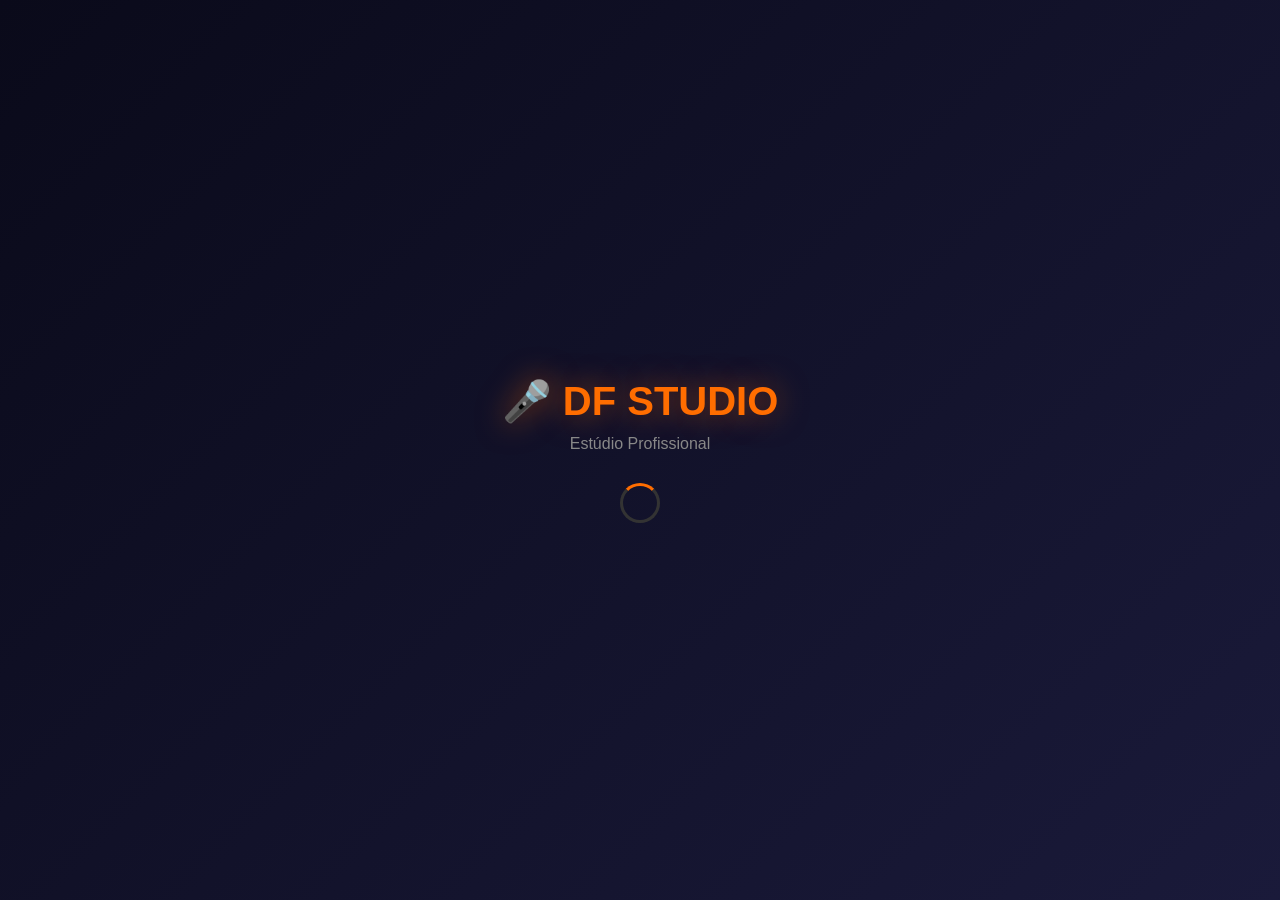
==== dfstudio-web/index.html @ 2ee1a808 "Add files via upload" ====
<!DOCTYPE html>
<html lang="pt-BR">
<head>
    <meta charset="UTF-8">
    <meta name="viewport" content="width=device-width, initial-scale=1.0, user-scalable=no, viewport-fit=cover">
    <meta name="apple-mobile-web-app-capable" content="yes">
    <meta name="apple-mobile-web-app-status-bar-style" content="black-translucent">
    <meta name="theme-color" content="#0A0A1A">
    <meta name="description" content="DF Studio - Estúdio de áudio profissional em tempo real">
    <title>DF Studio Pro</title>
    <link rel="manifest" href="manifest.json">
    <link rel="apple-touch-icon" href="icons/icon-192.png">
    <link rel="apple-touch-icon" sizes="512x512" href="icons/icon-512.png">
    <link rel="stylesheet" href="css/style.css">
</head>
<body>
    <div id="splash" class="splash">
        <div class="splash-logo">🎤 DF STUDIO</div>
        <div class="splash-sub">Estúdio Profissional</div>
        <div class="splash-loader"></div>
    </div>

    <div id="app" class="app" style="display:none">
        <header class="top-bar">
            <div class="device-selector">
                <select id="inputDevice" class="device-select"><option value="">🎤 Microfone</option></select>
                <select id="outputDevice" class="device-select"><option value="">🔊 Saída</option></select>
            </div>
            <div class="stats-bar"><span id="latency">0ms</span><span id="cpuLoad">0%</span></div>
            <button id="tunerBtn" class="btn-icon" onclick="openTuner()">🎸</button>
        </header>

        <div class="player-bar">
            <div class="track-info"><span id="trackName" class="track-name">Nenhuma música</span><span id="markerCount" class="marker-count">0</span></div>
            <div class="progress-bar"><input type="range" id="seekBar" min="0" max="1000" value="0" class="seek-slider"><div id="markerDots" class="marker-dots"></div></div>
            <div class="time-display"><span id="currentTime">00:00</span><span id="durationTime">00:00</span></div>
            <div class="player-controls">
                <button onclick="prevTrack()" class="btn-icon">⏮</button>
                <button onclick="prevMarker()" class="btn-icon marker-nav">⏪</button>
                <button id="playBtn" onclick="togglePlay()" class="btn-play">▶️</button>
                <button onclick="nextMarker()" class="btn-icon marker-nav">⏩</button>
                <button onclick="nextTrack()" class="btn-icon">⏭</button>
                <button onclick="addMarker()" class="btn-icon">📍</button>
                <button id="uploadBtn" class="btn-icon" onclick="document.getElementById('fileInput').click()">📁</button>
                <input type="file" id="fileInput" accept="audio/*" style="display:none" onchange="handleFileUpload(event)">
                <button onclick="stopTrack()" class="btn-icon">⏹</button>
            </div>
        </div>

        <div class="mixer">
            <div class="channel voice-channel">
                <div class="channel-header">🎤 VOZ</div>
                <div class="knob-container"><input type="range" id="micGain" class="knob" min="0" max="100" value="65" orient="vertical"><label>Ganho</label></div>
                <div class="fx-buttons"><button id="fxBtn" class="btn-fx active" onclick="toggleFx()">FX</button><button id="atBtn" class="btn-fx" onclick="toggleAutotune()">AT</button></div>
                <div class="pan-buttons"><button class="btn-pan" onclick="setPan('voice',-1)">L</button><button class="btn-pan active" onclick="setPan('voice',0)">C</button><button class="btn-pan" onclick="setPan('voice',1)">R</button></div>
                <div class="mute-solo"><button class="btn-solo" onclick="toggleSolo('voice')">S</button><button class="btn-mute" onclick="toggleMute('voice')">M</button></div>
                <div class="vu-meter" id="voiceVu"></div>
                <div class="fader-container"><input type="range" id="voiceFader" class="fader" min="0" max="100" value="50" orient="vertical"><label>Fader</label></div>
            </div>
            <div class="channel play-channel">
                <div class="channel-header">🎵 PLAY</div>
                <div class="knob-container"><input type="range" id="playGain" class="knob" min="0" max="100" value="40" orient="vertical"><label>Ganho</label></div>
                <div class="mono-btn"><button id="playMonoBtn" class="btn-mono" onclick="togglePlayMono()">MONO</button></div>
                <div class="pan-buttons"><button class="btn-pan" onclick="setPan('play',-1)">L</button><button class="btn-pan active" onclick="setPan('play',0)">C</button><button class="btn-pan" onclick="setPan('play',1)">R</button></div>
                <div class="mute-solo"><button class="btn-solo" onclick="toggleSolo('play')">S</button><button class="btn-mute" onclick="toggleMute('play')">M</button></div>
                <div class="vu-meter" id="playVu"></div>
                <div class="fader-container"><input type="range" id="playFader" class="fader" min="0" max="100" value="50" orient="vertical"><label>Fader</label></div>
            </div>
            <div class="channel master-channel">
                <div class="channel-header">🔊 MASTER</div>
                <div class="monitor-switch"><button id="monitorBtn" class="btn-monitor" onclick="toggleMonitor()">MON SW</button></div>
                <div class="pan-buttons"><button class="btn-pan" onclick="setPan('master',-1)">L</button><button class="btn-pan active" onclick="setPan('master',0)">C</button><button class="btn-pan" onclick="setPan('master',1)">R</button></div>
                <div class="mute-solo"><button class="btn-mute" onclick="toggleMute('master')">M</button></div>
                <div class="vu-meter" id="masterVuL"></div><div class="vu-meter" id="masterVuR"></div>
                <div class="fader-container"><input type="range" id="masterFader" class="fader" min="0" max="100" value="50" orient="vertical"><label>Fader</label></div>
            </div>
        </div>

        <nav class="bottom-nav">
            <button class="nav-btn active" onclick="switchTab('mixer')">🎛️ Mixer</button>
            <button class="nav-btn" onclick="switchTab('effects')">🎚️ Efeitos</button>
            <button class="nav-btn" onclick="switchTab('autotune')">🎤 Robot</button>
            <button class="nav-btn" onclick="switchTab('library')">📚 Lib</button>
            <button class="nav-btn" onclick="switchTab('settings')">⚙️ Config</button>
        </nav>
    </div>

    <div id="markerDialog" class="dialog" style="display:none">
        <div class="dialog-content">
            <h3>Novo Marcador</h3>
            <input type="text" id="markerName" placeholder="Nome do marcador">
            <label><input type="checkbox" id="useCurrentTime" checked onchange="toggleManualTime()"> Usar tempo atual</label>
            <div id="manualTime" style="display:none">
                <input type="number" id="markerMin" placeholder="MIN" min="0" max="99" style="width:55px">:
                <input type="number" id="markerSec" placeholder="SEG" min="0" max="59" style="width:55px">.
                <input type="number" id="markerMs" placeholder="MS" min="0" max="999" style="width:65px">
            </div>
            <button onclick="saveMarker()">SALVAR</button>
            <button onclick="closeMarkerDialog()">CANCELAR</button>
        </div>
    </div>

    <script src="js/audio-engine.js"></script>
    <script src="js/effects.js"></script>
    <script src="js/markers.js"></script>
    <script src="js/ui.js"></script>
    <script src="js/app.js"></script>
</body>
</html>
---- dfstudio-web/css/style.css ----
* { margin: 0; padding: 0; box-sizing: border-box; }
body { font-family: -apple-system, BlinkMacSystemFont, 'Segoe UI', Roboto, sans-serif; background: #0A0A1A; color: #EEE; overflow: hidden; height: 100vh; user-select: none; -webkit-user-select: none; }

.splash { display: flex; flex-direction: column; align-items: center; justify-content: center; height: 100vh; background: linear-gradient(135deg, #0A0A1A, #1A1A3A); }
.splash-logo { font-size: 2.5em; font-weight: 900; color: #FF6D00; text-shadow: 0 0 30px rgba(255,109,0,0.5); }
.splash-sub { font-size: 1em; color: #888; margin: 10px 0 30px; }
.splash-loader { width: 40px; height: 40px; border: 3px solid #333; border-top: 3px solid #FF6D00; border-radius: 50%; animation: spin 1s linear infinite; }
@keyframes spin { to { transform: rotate(360deg); } }

.app { display: flex; flex-direction: column; height: 100vh; }

.top-bar { display: flex; align-items: center; padding: 8px 12px; background: #111; gap: 8px; }
.device-selector { display: flex; gap: 4px; flex: 1; }
.device-select { background: #1A1A2E; color: #EEE; border: 1px solid #333; border-radius: 6px; padding: 4px 8px; font-size: 11px; flex: 1; }
.stats-bar { display: flex; gap: 10px; font-size: 10px; color: #888; font-family: monospace; }
.btn-icon { background: none; border: 1px solid #333; color: #EEE; border-radius: 50%; width: 32px; height: 32px; font-size: 14px; cursor: pointer; display: flex; align-items: center; justify-content: center; }

.player-bar { background: #111; padding: 8px 12px; border-bottom: 1px solid #222; }
.track-info { display: flex; justify-content: space-between; align-items: center; }
.track-name { font-weight: 700; font-size: 13px; }
.marker-count { background: rgba(255,109,0,0.2); color: #FF6D00; padding: 2px 8px; border-radius: 10px; font-size: 10px; font-weight: 700; }
.progress-bar { position: relative; margin: 4px 0; }
.seek-slider { width: 100%; height: 6px; -webkit-appearance: none; background: #222; border-radius: 3px; outline: none; }
.seek-slider::-webkit-slider-thumb { -webkit-appearance: none; width: 14px; height: 14px; background: #00BCD4; border-radius: 50%; cursor: pointer; }
.time-display { display: flex; justify-content: space-between; font-size: 10px; color: #888; font-family: monospace; }
.player-controls { display: flex; justify-content: space-around; align-items: center; margin-top: 6px; gap: 2px; }
.btn-play { background: rgba(0,188,212,0.2); border: 2px solid #00BCD4; color: #00BCD4; border-radius: 50%; width: 40px; height: 40px; font-size: 16px; cursor: pointer; }
.marker-nav { border-color: #FF6D00; color: #FF6D00; }

.mixer { display: flex; flex: 1; gap: 4px; padding: 4px; overflow: hidden; }
.channel { flex: 1; background: #111; border-radius: 10px; display: flex; flex-direction: column; align-items: center; padding: 6px; border: 2px solid #222; gap: 4px; }
.voice-channel { border-color: #FF6D00; }
.play-channel { border-color: #00BCD4; }
.master-channel { border-color: #FF6D00; }
.channel-header { font-size: 10px; font-weight: 900; letter-spacing: 1px; margin-bottom: 2px; }
.knob-container { display: flex; flex-direction: column; align-items: center; }
.knob { -webkit-appearance: slider-vertical; width: 30px; height: 50px; }
.fx-buttons, .pan-buttons, .mute-solo { display: flex; gap: 3px; width: 100%; }
.btn-fx, .btn-pan, .btn-solo, .btn-mute, .btn-mono, .btn-monitor { flex: 1; padding: 3px; border-radius: 4px; border: 1px solid #333; background: #1A1A2E; color: #888; font-size: 9px; font-weight: 700; cursor: pointer; text-align: center; }
.btn-fx.active, .btn-pan.active { background: rgba(255,109,0,0.2); color: #FF6D00; border-color: #FF6D00; }
.btn-solo.active { background: rgba(118,255,3,0.15); color: #76FF03; border-color: #76FF03; }
.btn-mute.active { background: rgba(255,23,68,0.2); color: #FF1744; border-color: #FF1744; }
.btn-mono.active { background: rgba(0,188,212,0.2); color: #00BCD4; border-color: #00BCD4; }
.vu-meter { width: 80%; height: 15px; background: #000; border-radius: 2px; overflow: hidden; position: relative; }
.vu-meter::after { content: ''; position: absolute; bottom: 0; left: 0; right: 0; height: 0%; background: linear-gradient(to top, #76FF03 60%, #FFD600 80%, #FF1744 100%); transition: height 0.05s; }
.fader-container { display: flex; flex-direction: column; align-items: center; flex: 1; }
.fader { -webkit-appearance: slider-vertical; width: 20px; flex: 1; min-height: 80px; }
label { font-size: 8px; color: #666; margin-top: 2px; }

.bottom-nav { display: flex; background: #111; border-top: 1px solid #222; }
.nav-btn { flex: 1; padding: 10px; background: none; border: none; color: #888; font-size: 9px; font-weight: 700; cursor: pointer; border-top: 2px solid transparent; }
.nav-btn.active { color: #FF6D00; border-top-color: #FF6D00; }

.dialog { position: fixed; top: 0; left: 0; right: 0; bottom: 0; background: rgba(0,0,0,0.8); display: flex; align-items: center; justify-content: center; z-index: 100; }
.dialog-content { background: #1A1A2E; padding: 20px; border-radius: 12px; width: 90%; max-width: 350px; display: flex; flex-direction: column; gap: 10px; }
.dialog-content h3 { color: #FF6D00; text-align: center; }
.dialog-content input { padding: 8px; border-radius: 6px; border: 1px solid #333; background: #0A0A1A; color: #EEE; }
.dialog-content button { padding: 10px; border-radius: 6px; border: none; background: #FF6D00; color: #FFF; font-weight: 700; cursor: pointer; }
.dialog-content button:last-child { background: #333; }
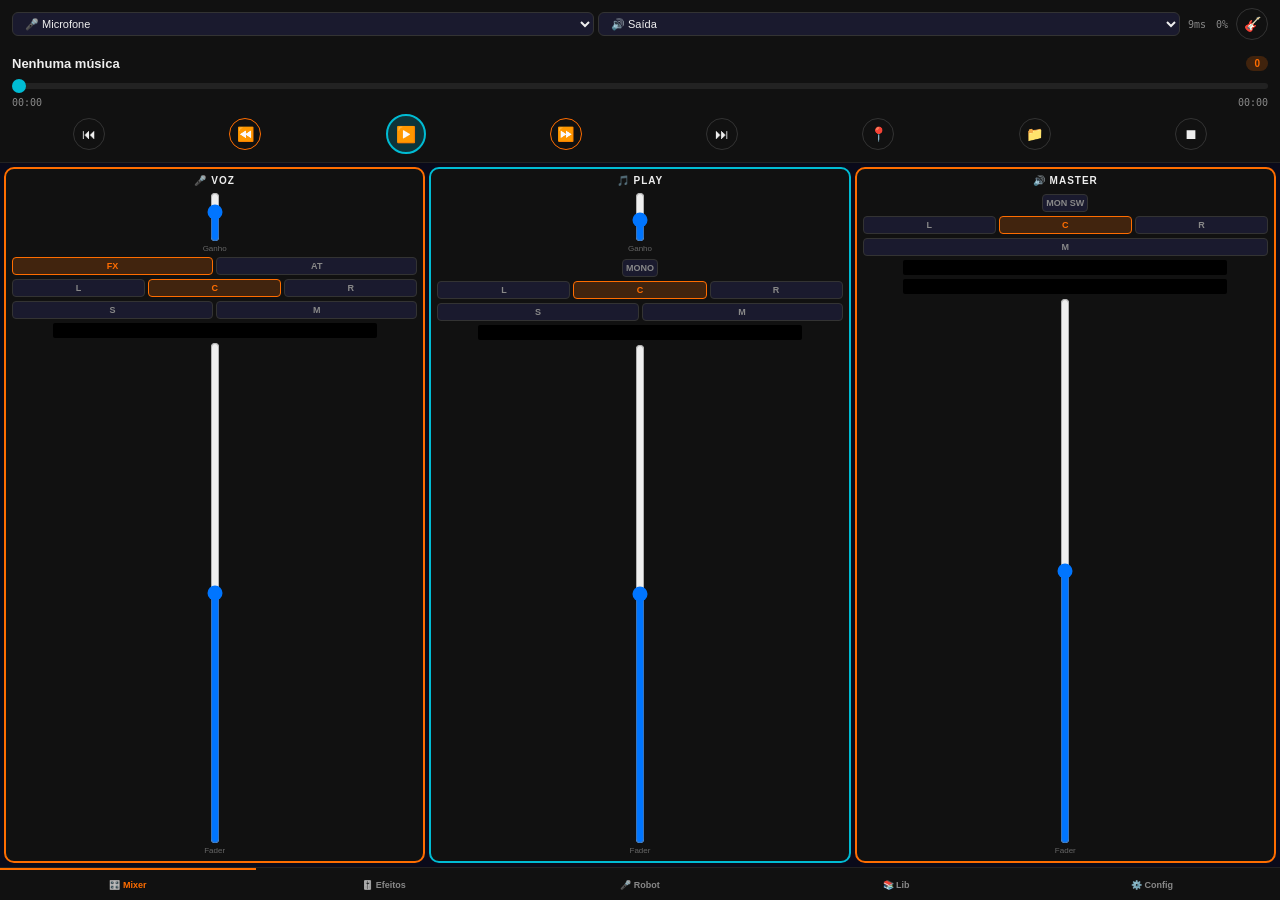
==== commit 2e38e8c7: "Add styles and update HTML structure for UI" ====
--- a/dfstudio-web/index.html
+++ b/dfstudio-web/index.html
@@ -12,70 +12,163 @@
     <link rel="apple-touch-icon" href="icons/icon-192.png">
     <link rel="apple-touch-icon" sizes="512x512" href="icons/icon-512.png">
     <link rel="stylesheet" href="css/style.css">
+    <style>
+        .start-btn {
+            padding: 15px 50px;
+            background: #FF6D00;
+            color: #FFF;
+            border: none;
+            border-radius: 30px;
+            font-size: 18px;
+            font-weight: 700;
+            cursor: pointer;
+            margin-top: 20px;
+            box-shadow: 0 0 20px rgba(255,109,0,0.4);
+            animation: pulse 2s infinite;
+        }
+        @keyframes pulse {
+            0%, 100% { transform: scale(1); }
+            50% { transform: scale(1.05); }
+        }
+        .error-msg {
+            color: #FF1744;
+            font-size: 12px;
+            margin-top: 10px;
+            text-align: center;
+        }
+    </style>
 </head>
 <body>
+    <!-- Splash Screen -->
     <div id="splash" class="splash">
         <div class="splash-logo">🎤 DF STUDIO</div>
         <div class="splash-sub">Estúdio Profissional</div>
-        <div class="splash-loader"></div>
+        <div class="splash-loader" id="splashLoader"></div>
+        <button id="startBtn" class="start-btn" style="display:none" onclick="startApp()">COMEÇAR</button>
+        <div id="errorMsg" class="error-msg"></div>
     </div>
 
+    <!-- App Principal -->
     <div id="app" class="app" style="display:none">
+        <!-- Top Bar -->
         <header class="top-bar">
             <div class="device-selector">
                 <select id="inputDevice" class="device-select"><option value="">🎤 Microfone</option></select>
                 <select id="outputDevice" class="device-select"><option value="">🔊 Saída</option></select>
             </div>
-            <div class="stats-bar"><span id="latency">0ms</span><span id="cpuLoad">0%</span></div>
+            <div class="stats-bar">
+                <span id="latency">0ms</span>
+                <span id="cpuLoad">0%</span>
+            </div>
             <button id="tunerBtn" class="btn-icon" onclick="openTuner()">🎸</button>
         </header>
 
+        <!-- Player Bar -->
         <div class="player-bar">
-            <div class="track-info"><span id="trackName" class="track-name">Nenhuma música</span><span id="markerCount" class="marker-count">0</span></div>
-            <div class="progress-bar"><input type="range" id="seekBar" min="0" max="1000" value="0" class="seek-slider"><div id="markerDots" class="marker-dots"></div></div>
-            <div class="time-display"><span id="currentTime">00:00</span><span id="durationTime">00:00</span></div>
+            <div class="track-info">
+                <span id="trackName" class="track-name">Nenhuma música</span>
+                <span id="markerCount" class="marker-count">0</span>
+            </div>
+            <div class="progress-bar">
+                <input type="range" id="seekBar" min="0" max="1000" value="0" class="seek-slider">
+                <div id="markerDots" class="marker-dots"></div>
+            </div>
+            <div class="time-display">
+                <span id="currentTime">00:00</span>
+                <span id="durationTime">00:00</span>
+            </div>
             <div class="player-controls">
                 <button onclick="prevTrack()" class="btn-icon">⏮</button>
                 <button onclick="prevMarker()" class="btn-icon marker-nav">⏪</button>
                 <button id="playBtn" onclick="togglePlay()" class="btn-play">▶️</button>
                 <button onclick="nextMarker()" class="btn-icon marker-nav">⏩</button>
                 <button onclick="nextTrack()" class="btn-icon">⏭</button>
-                <button onclick="addMarker()" class="btn-icon">📍</button>
+                <button onclick="showMarkerDialog()" class="btn-icon">📍</button>
                 <button id="uploadBtn" class="btn-icon" onclick="document.getElementById('fileInput').click()">📁</button>
                 <input type="file" id="fileInput" accept="audio/*" style="display:none" onchange="handleFileUpload(event)">
                 <button onclick="stopTrack()" class="btn-icon">⏹</button>
             </div>
         </div>
 
+        <!-- Mixer -->
         <div class="mixer">
+            <!-- Canal VOZ -->
             <div class="channel voice-channel">
                 <div class="channel-header">🎤 VOZ</div>
-                <div class="knob-container"><input type="range" id="micGain" class="knob" min="0" max="100" value="65" orient="vertical"><label>Ganho</label></div>
-                <div class="fx-buttons"><button id="fxBtn" class="btn-fx active" onclick="toggleFx()">FX</button><button id="atBtn" class="btn-fx" onclick="toggleAutotune()">AT</button></div>
-                <div class="pan-buttons"><button class="btn-pan" onclick="setPan('voice',-1)">L</button><button class="btn-pan active" onclick="setPan('voice',0)">C</button><button class="btn-pan" onclick="setPan('voice',1)">R</button></div>
-                <div class="mute-solo"><button class="btn-solo" onclick="toggleSolo('voice')">S</button><button class="btn-mute" onclick="toggleMute('voice')">M</button></div>
+                <div class="knob-container">
+                    <input type="range" id="micGain" class="knob" min="0" max="100" value="65" orient="vertical">
+                    <label>Ganho</label>
+                </div>
+                <div class="fx-buttons">
+                    <button id="fxBtn" class="btn-fx active" onclick="toggleFx()">FX</button>
+                    <button id="atBtn" class="btn-fx" onclick="toggleAutotune()">AT</button>
+                </div>
+                <div class="pan-buttons">
+                    <button class="btn-pan" onclick="setPan('voice',-1)">L</button>
+                    <button class="btn-pan active" onclick="setPan('voice',0)">C</button>
+                    <button class="btn-pan" onclick="setPan('voice',1)">R</button>
+                </div>
+                <div class="mute-solo">
+                    <button class="btn-solo" onclick="toggleSolo('voice')">S</button>
+                    <button class="btn-mute" onclick="toggleMute('voice')">M</button>
+                </div>
                 <div class="vu-meter" id="voiceVu"></div>
-                <div class="fader-container"><input type="range" id="voiceFader" class="fader" min="0" max="100" value="50" orient="vertical"><label>Fader</label></div>
-            </div>
+                <div class="fader-container">
+                    <input type="range" id="voiceFader" class="fader" min="0" max="100" value="50" orient="vertical">
+                    <label>Fader</label>
+                </div>
+            </div>
+
+            <!-- Canal PLAY -->
             <div class="channel play-channel">
                 <div class="channel-header">🎵 PLAY</div>
-                <div class="knob-container"><input type="range" id="playGain" class="knob" min="0" max="100" value="40" orient="vertical"><label>Ganho</label></div>
-                <div class="mono-btn"><button id="playMonoBtn" class="btn-mono" onclick="togglePlayMono()">MONO</button></div>
-                <div class="pan-buttons"><button class="btn-pan" onclick="setPan('play',-1)">L</button><button class="btn-pan active" onclick="setPan('play',0)">C</button><button class="btn-pan" onclick="setPan('play',1)">R</button></div>
-                <div class="mute-solo"><button class="btn-solo" onclick="toggleSolo('play')">S</button><button class="btn-mute" onclick="toggleMute('play')">M</button></div>
+                <div class="knob-container">
+                    <input type="range" id="playGain" class="knob" min="0" max="100" value="40" orient="vertical">
+                    <label>Ganho</label>
+                </div>
+                <div class="mono-btn">
+                    <button id="playMonoBtn" class="btn-mono" onclick="togglePlayMono()">MONO</button>
+                </div>
+                <div class="pan-buttons">
+                    <button class="btn-pan" onclick="setPan('play',-1)">L</button>
+                    <button class="btn-pan active" onclick="setPan('play',0)">C</button>
+                    <button class="btn-pan" onclick="setPan('play',1)">R</button>
+                </div>
+                <div class="mute-solo">
+                    <button class="btn-solo" onclick="toggleSolo('play')">S</button>
+                    <button class="btn-mute" onclick="toggleMute('play')">M</button>
+                </div>
                 <div class="vu-meter" id="playVu"></div>
-                <div class="fader-container"><input type="range" id="playFader" class="fader" min="0" max="100" value="50" orient="vertical"><label>Fader</label></div>
-            </div>
+                <div class="fader-container">
+                    <input type="range" id="playFader" class="fader" min="0" max="100" value="50" orient="vertical">
+                    <label>Fader</label>
+                </div>
+            </div>
+
+            <!-- Canal MASTER -->
             <div class="channel master-channel">
                 <div class="channel-header">🔊 MASTER</div>
-                <div class="monitor-switch"><button id="monitorBtn" class="btn-monitor" onclick="toggleMonitor()">MON SW</button></div>
-                <div class="pan-buttons"><button class="btn-pan" onclick="setPan('master',-1)">L</button><button class="btn-pan active" onclick="setPan('master',0)">C</button><button class="btn-pan" onclick="setPan('master',1)">R</button></div>
-                <div class="mute-solo"><button class="btn-mute" onclick="toggleMute('master')">M</button></div>
-                <div class="vu-meter" id="masterVuL"></div><div class="vu-meter" id="masterVuR"></div>
-                <div class="fader-container"><input type="range" id="masterFader" class="fader" min="0" max="100" value="50" orient="vertical"><label>Fader</label></div>
+                <div class="monitor-switch">
+                    <button id="monitorBtn" class="btn-monitor" onclick="toggleMonitor()">MON SW</button>
+                </div>
+                <div class="pan-buttons">
+                    <button class="btn-pan" onclick="setPan('master',-1)">L</button>
+                    <button class="btn-pan active" onclick="setPan('master',0)">C</button>
+                    <button class="btn-pan" onclick="setPan('master',1)">R</button>
+                </div>
+                <div class="mute-solo">
+                    <button class="btn-mute" onclick="toggleMute('master')">M</button>
+                </div>
+                <div class="vu-meter" id="masterVuL"></div>
+                <div class="vu-meter" id="masterVuR"></div>
+                <div class="fader-container">
+                    <input type="range" id="masterFader" class="fader" min="0" max="100" value="50" orient="vertical">
+                    <label>Fader</label>
+                </div>
             </div>
         </div>
 
+        <!-- Bottom Navigation -->
         <nav class="bottom-nav">
             <button class="nav-btn active" onclick="switchTab('mixer')">🎛️ Mixer</button>
             <button class="nav-btn" onclick="switchTab('effects')">🎚️ Efeitos</button>
@@ -85,6 +178,7 @@
         </nav>
     </div>
 
+    <!-- Diálogo de Marcador -->
     <div id="markerDialog" class="dialog" style="display:none">
         <div class="dialog-content">
             <h3>Novo Marcador</h3>
@@ -100,10 +194,11 @@
         </div>
     </div>
 
+    <!-- Scripts -->
     <script src="js/audio-engine.js"></script>
     <script src="js/effects.js"></script>
     <script src="js/markers.js"></script>
     <script src="js/ui.js"></script>
     <script src="js/app.js"></script>
 </body>
-</html>+</html>
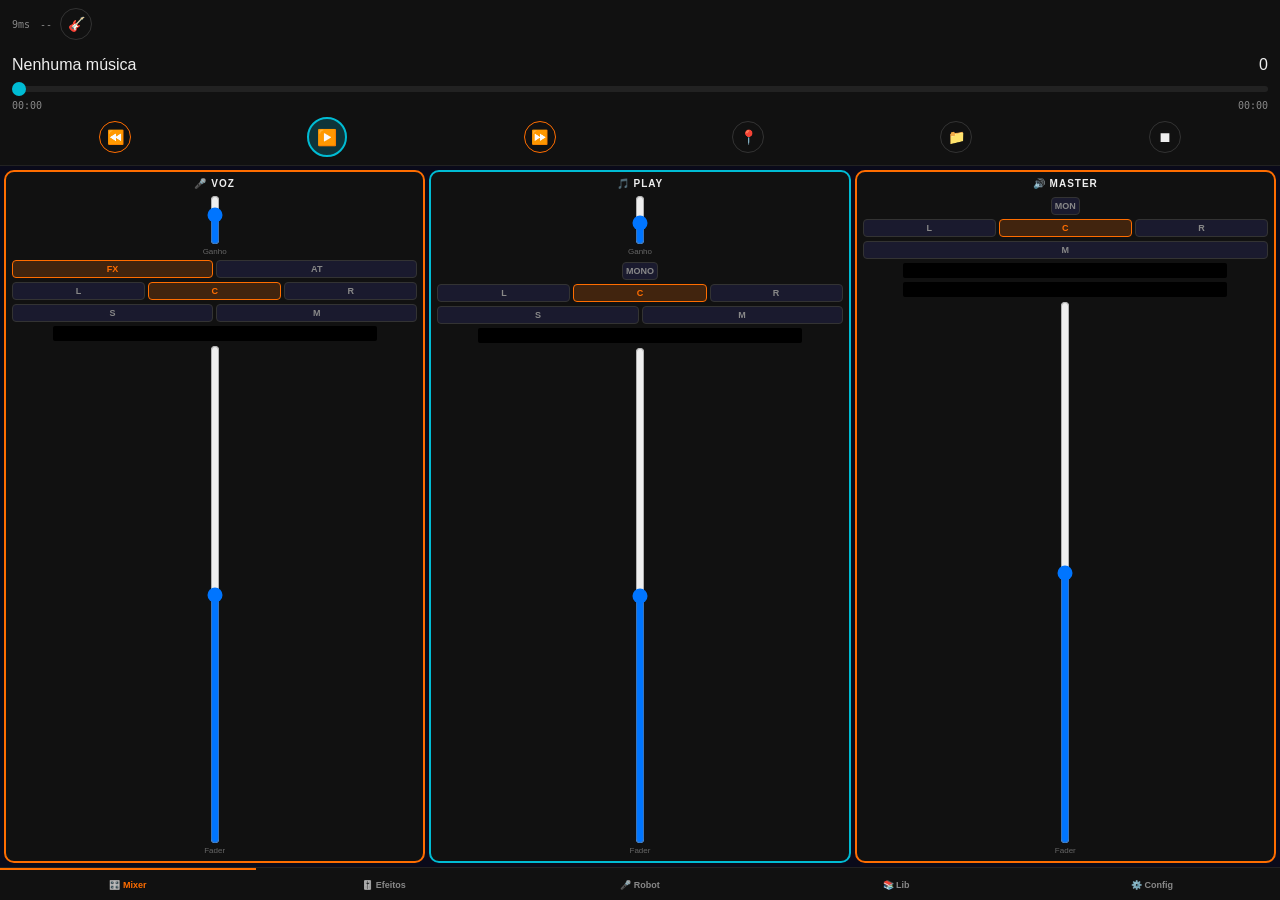
==== commit 3863aa0a: "Update index.html" ====
--- a/dfstudio-web/index.html
+++ b/dfstudio-web/index.html
@@ -6,7 +6,6 @@
     <meta name="apple-mobile-web-app-capable" content="yes">
     <meta name="apple-mobile-web-app-status-bar-style" content="black-translucent">
     <meta name="theme-color" content="#0A0A1A">
-    <meta name="description" content="DF Studio - Estúdio de áudio profissional em tempo real">
     <title>DF Studio Pro</title>
     <link rel="manifest" href="manifest.json">
     <link rel="apple-touch-icon" href="icons/icon-192.png">
@@ -14,32 +13,15 @@
     <link rel="stylesheet" href="css/style.css">
     <style>
         .start-btn {
-            padding: 15px 50px;
-            background: #FF6D00;
-            color: #FFF;
-            border: none;
-            border-radius: 30px;
-            font-size: 18px;
-            font-weight: 700;
-            cursor: pointer;
-            margin-top: 20px;
-            box-shadow: 0 0 20px rgba(255,109,0,0.4);
-            animation: pulse 2s infinite;
+            padding: 15px 50px; background: #FF6D00; color: #FFF; border: none;
+            border-radius: 30px; font-size: 18px; font-weight: 700; cursor: pointer;
+            margin-top: 20px; box-shadow: 0 0 20px rgba(255,109,0,0.4); animation: pulse 2s infinite;
         }
-        @keyframes pulse {
-            0%, 100% { transform: scale(1); }
-            50% { transform: scale(1.05); }
-        }
-        .error-msg {
-            color: #FF1744;
-            font-size: 12px;
-            margin-top: 10px;
-            text-align: center;
-        }
+        @keyframes pulse { 0%,100%{transform:scale(1)} 50%{transform:scale(1.05)} }
+        .error-msg { color: #FF1744; font-size: 12px; margin-top: 10px; text-align: center; max-width: 280px; }
     </style>
 </head>
 <body>
-    <!-- Splash Screen -->
     <div id="splash" class="splash">
         <div class="splash-logo">🎤 DF STUDIO</div>
         <div class="splash-sub">Estúdio Profissional</div>
@@ -48,157 +30,82 @@
         <div id="errorMsg" class="error-msg"></div>
     </div>
 
-    <!-- App Principal -->
     <div id="app" class="app" style="display:none">
-        <!-- Top Bar -->
         <header class="top-bar">
-            <div class="device-selector">
-                <select id="inputDevice" class="device-select"><option value="">🎤 Microfone</option></select>
-                <select id="outputDevice" class="device-select"><option value="">🔊 Saída</option></select>
-            </div>
-            <div class="stats-bar">
-                <span id="latency">0ms</span>
-                <span id="cpuLoad">0%</span>
-            </div>
-            <button id="tunerBtn" class="btn-icon" onclick="openTuner()">🎸</button>
+            <div class="stats-bar"><span id="latency">--</span><span id="cpuLoad">--</span></div>
+            <button class="btn-icon" onclick="alert('Afinador em breve')">🎸</button>
         </header>
 
-        <!-- Player Bar -->
         <div class="player-bar">
-            <div class="track-info">
-                <span id="trackName" class="track-name">Nenhuma música</span>
-                <span id="markerCount" class="marker-count">0</span>
-            </div>
-            <div class="progress-bar">
-                <input type="range" id="seekBar" min="0" max="1000" value="0" class="seek-slider">
-                <div id="markerDots" class="marker-dots"></div>
-            </div>
-            <div class="time-display">
-                <span id="currentTime">00:00</span>
-                <span id="durationTime">00:00</span>
-            </div>
+            <div class="track-info"><span id="trackName">Nenhuma música</span><span id="markerCount">0</span></div>
+            <div class="progress-bar"><input type="range" id="seekBar" min="0" max="1000" value="0" class="seek-slider"></div>
+            <div class="time-display"><span id="currentTime">00:00</span><span id="durationTime">00:00</span></div>
             <div class="player-controls">
-                <button onclick="prevTrack()" class="btn-icon">⏮</button>
                 <button onclick="prevMarker()" class="btn-icon marker-nav">⏪</button>
                 <button id="playBtn" onclick="togglePlay()" class="btn-play">▶️</button>
                 <button onclick="nextMarker()" class="btn-icon marker-nav">⏩</button>
-                <button onclick="nextTrack()" class="btn-icon">⏭</button>
                 <button onclick="showMarkerDialog()" class="btn-icon">📍</button>
-                <button id="uploadBtn" class="btn-icon" onclick="document.getElementById('fileInput').click()">📁</button>
+                <button class="btn-icon" onclick="document.getElementById('fileInput').click()">📁</button>
                 <input type="file" id="fileInput" accept="audio/*" style="display:none" onchange="handleFileUpload(event)">
                 <button onclick="stopTrack()" class="btn-icon">⏹</button>
             </div>
         </div>
 
-        <!-- Mixer -->
         <div class="mixer">
-            <!-- Canal VOZ -->
             <div class="channel voice-channel">
                 <div class="channel-header">🎤 VOZ</div>
-                <div class="knob-container">
-                    <input type="range" id="micGain" class="knob" min="0" max="100" value="65" orient="vertical">
-                    <label>Ganho</label>
-                </div>
-                <div class="fx-buttons">
-                    <button id="fxBtn" class="btn-fx active" onclick="toggleFx()">FX</button>
-                    <button id="atBtn" class="btn-fx" onclick="toggleAutotune()">AT</button>
-                </div>
-                <div class="pan-buttons">
-                    <button class="btn-pan" onclick="setPan('voice',-1)">L</button>
-                    <button class="btn-pan active" onclick="setPan('voice',0)">C</button>
-                    <button class="btn-pan" onclick="setPan('voice',1)">R</button>
-                </div>
-                <div class="mute-solo">
-                    <button class="btn-solo" onclick="toggleSolo('voice')">S</button>
-                    <button class="btn-mute" onclick="toggleMute('voice')">M</button>
-                </div>
-                <div class="vu-meter" id="voiceVu"></div>
-                <div class="fader-container">
-                    <input type="range" id="voiceFader" class="fader" min="0" max="100" value="50" orient="vertical">
-                    <label>Fader</label>
-                </div>
+                <div class="knob-container"><input type="range" id="micGain" class="knob" min="0" max="100" value="65" orient="vertical"><label>Ganho</label></div>
+                <div class="fx-buttons"><button id="fxBtn" class="btn-fx active" onclick="toggleFx()">FX</button><button id="atBtn" class="btn-fx" onclick="toggleAutotune()">AT</button></div>
+                <div class="pan-buttons"><button class="btn-pan" onclick="setPan('voice',-1)">L</button><button class="btn-pan active" onclick="setPan('voice',0)">C</button><button class="btn-pan" onclick="setPan('voice',1)">R</button></div>
+                <div class="mute-solo"><button class="btn-solo" onclick="toggleSolo('voice')">S</button><button class="btn-mute" onclick="toggleMute('voice')">M</button></div>
+                <div class="vu-meter" id="voiceVu"><div class="vu-fill"></div></div>
+                <div class="fader-container"><input type="range" id="voiceFader" class="fader" min="0" max="100" value="50" orient="vertical"><label>Fader</label></div>
             </div>
-
-            <!-- Canal PLAY -->
             <div class="channel play-channel">
                 <div class="channel-header">🎵 PLAY</div>
-                <div class="knob-container">
-                    <input type="range" id="playGain" class="knob" min="0" max="100" value="40" orient="vertical">
-                    <label>Ganho</label>
-                </div>
-                <div class="mono-btn">
-                    <button id="playMonoBtn" class="btn-mono" onclick="togglePlayMono()">MONO</button>
-                </div>
-                <div class="pan-buttons">
-                    <button class="btn-pan" onclick="setPan('play',-1)">L</button>
-                    <button class="btn-pan active" onclick="setPan('play',0)">C</button>
-                    <button class="btn-pan" onclick="setPan('play',1)">R</button>
-                </div>
-                <div class="mute-solo">
-                    <button class="btn-solo" onclick="toggleSolo('play')">S</button>
-                    <button class="btn-mute" onclick="toggleMute('play')">M</button>
-                </div>
-                <div class="vu-meter" id="playVu"></div>
-                <div class="fader-container">
-                    <input type="range" id="playFader" class="fader" min="0" max="100" value="50" orient="vertical">
-                    <label>Fader</label>
-                </div>
+                <div class="knob-container"><input type="range" id="playGain" class="knob" min="0" max="100" value="40" orient="vertical"><label>Ganho</label></div>
+                <div class="mono-btn"><button id="playMonoBtn" class="btn-mono" onclick="togglePlayMono()">MONO</button></div>
+                <div class="pan-buttons"><button class="btn-pan" onclick="setPan('play',-1)">L</button><button class="btn-pan active" onclick="setPan('play',0)">C</button><button class="btn-pan" onclick="setPan('play',1)">R</button></div>
+                <div class="mute-solo"><button class="btn-solo" onclick="toggleSolo('play')">S</button><button class="btn-mute" onclick="toggleMute('play')">M</button></div>
+                <div class="vu-meter" id="playVu"><div class="vu-fill"></div></div>
+                <div class="fader-container"><input type="range" id="playFader" class="fader" min="0" max="100" value="50" orient="vertical"><label>Fader</label></div>
             </div>
-
-            <!-- Canal MASTER -->
             <div class="channel master-channel">
                 <div class="channel-header">🔊 MASTER</div>
-                <div class="monitor-switch">
-                    <button id="monitorBtn" class="btn-monitor" onclick="toggleMonitor()">MON SW</button>
-                </div>
-                <div class="pan-buttons">
-                    <button class="btn-pan" onclick="setPan('master',-1)">L</button>
-                    <button class="btn-pan active" onclick="setPan('master',0)">C</button>
-                    <button class="btn-pan" onclick="setPan('master',1)">R</button>
-                </div>
-                <div class="mute-solo">
-                    <button class="btn-mute" onclick="toggleMute('master')">M</button>
-                </div>
-                <div class="vu-meter" id="masterVuL"></div>
-                <div class="vu-meter" id="masterVuR"></div>
-                <div class="fader-container">
-                    <input type="range" id="masterFader" class="fader" min="0" max="100" value="50" orient="vertical">
-                    <label>Fader</label>
-                </div>
+                <div class="monitor-switch"><button id="monitorBtn" class="btn-monitor" onclick="toggleMonitor()">MON</button></div>
+                <div class="pan-buttons"><button class="btn-pan" onclick="setPan('master',-1)">L</button><button class="btn-pan active" onclick="setPan('master',0)">C</button><button class="btn-pan" onclick="setPan('master',1)">R</button></div>
+                <div class="mute-solo"><button class="btn-mute" onclick="toggleMute('master')">M</button></div>
+                <div class="vu-meter" id="masterVuL"><div class="vu-fill"></div></div>
+                <div class="vu-meter" id="masterVuR"><div class="vu-fill"></div></div>
+                <div class="fader-container"><input type="range" id="masterFader" class="fader" min="0" max="100" value="50" orient="vertical"><label>Fader</label></div>
             </div>
         </div>
 
-        <!-- Bottom Navigation -->
         <nav class="bottom-nav">
-            <button class="nav-btn active" onclick="switchTab('mixer')">🎛️ Mixer</button>
-            <button class="nav-btn" onclick="switchTab('effects')">🎚️ Efeitos</button>
-            <button class="nav-btn" onclick="switchTab('autotune')">🎤 Robot</button>
-            <button class="nav-btn" onclick="switchTab('library')">📚 Lib</button>
-            <button class="nav-btn" onclick="switchTab('settings')">⚙️ Config</button>
+            <button class="nav-btn active">🎛️ Mixer</button>
+            <button class="nav-btn">🎚️ Efeitos</button>
+            <button class="nav-btn">🎤 Robot</button>
+            <button class="nav-btn">📚 Lib</button>
+            <button class="nav-btn">⚙️ Config</button>
         </nav>
     </div>
 
-    <!-- Diálogo de Marcador -->
     <div id="markerDialog" class="dialog" style="display:none">
         <div class="dialog-content">
             <h3>Novo Marcador</h3>
             <input type="text" id="markerName" placeholder="Nome do marcador">
             <label><input type="checkbox" id="useCurrentTime" checked onchange="toggleManualTime()"> Usar tempo atual</label>
             <div id="manualTime" style="display:none">
-                <input type="number" id="markerMin" placeholder="MIN" min="0" max="99" style="width:55px">:
-                <input type="number" id="markerSec" placeholder="SEG" min="0" max="59" style="width:55px">.
-                <input type="number" id="markerMs" placeholder="MS" min="0" max="999" style="width:65px">
+                <input type="number" id="markerMin" placeholder="MIN" min="0" max="99" style="width:50px"> :
+                <input type="number" id="markerSec" placeholder="SEG" min="0" max="59" style="width:50px"> .
+                <input type="number" id="markerMs" placeholder="MS" min="0" max="999" style="width:60px">
             </div>
             <button onclick="saveMarker()">SALVAR</button>
             <button onclick="closeMarkerDialog()">CANCELAR</button>
         </div>
     </div>
 
-    <!-- Scripts -->
     <script src="js/audio-engine.js"></script>
-    <script src="js/effects.js"></script>
-    <script src="js/markers.js"></script>
-    <script src="js/ui.js"></script>
     <script src="js/app.js"></script>
 </body>
 </html>
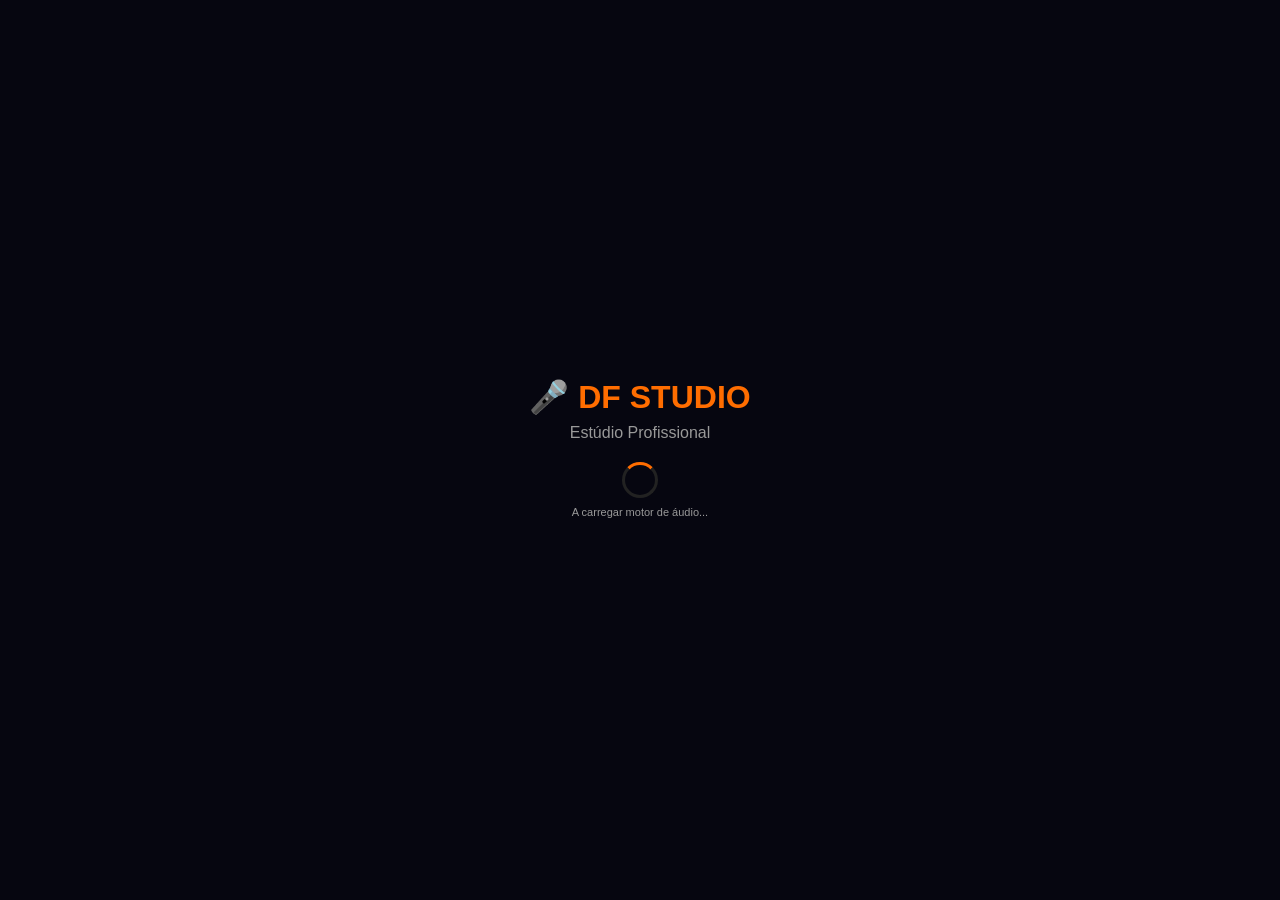
==== commit 250302a6: "Update index.html" ====
--- a/dfstudio-web/index.html
+++ b/dfstudio-web/index.html
@@ -2,110 +2,202 @@
 <html lang="pt-BR">
 <head>
     <meta charset="UTF-8">
-    <meta name="viewport" content="width=device-width, initial-scale=1.0, user-scalable=no, viewport-fit=cover">
+    <meta name="viewport" content="width=device-width, initial-scale=1.0, maximum-scale=1.0, user-scalable=no, viewport-fit=cover">
     <meta name="apple-mobile-web-app-capable" content="yes">
     <meta name="apple-mobile-web-app-status-bar-style" content="black-translucent">
-    <meta name="theme-color" content="#0A0A1A">
+    <meta name="theme-color" content="#060610">
     <title>DF Studio Pro</title>
     <link rel="manifest" href="manifest.json">
     <link rel="apple-touch-icon" href="icons/icon-192.png">
-    <link rel="apple-touch-icon" sizes="512x512" href="icons/icon-512.png">
-    <link rel="stylesheet" href="css/style.css">
     <style>
-        .start-btn {
-            padding: 15px 50px; background: #FF6D00; color: #FFF; border: none;
-            border-radius: 30px; font-size: 18px; font-weight: 700; cursor: pointer;
-            margin-top: 20px; box-shadow: 0 0 20px rgba(255,109,0,0.4); animation: pulse 2s infinite;
-        }
-        @keyframes pulse { 0%,100%{transform:scale(1)} 50%{transform:scale(1.05)} }
-        .error-msg { color: #FF1744; font-size: 12px; margin-top: 10px; text-align: center; max-width: 280px; }
+        :root {
+            --bg: #060610; --surface: #0E0E24; --surface2: #12172A;
+            --orange: #FF6D00; --orangeDim: #BF4A00; --teal: #00BCD4;
+            --tealDim: #008A9E; --warning: #FF1744; --green: #76FF03;
+            --text: #EEE; --text2: #999; --border: #2A2A4A;
+        }
+        *{margin:0;padding:0;box-sizing:border-box}
+        body{
+            font-family:-apple-system,BlinkMacSystemFont,'Segoe UI',sans-serif;
+            background:var(--bg);color:var(--text);height:100vh;overflow:hidden;
+            user-select:none;-webkit-user-select:none;-webkit-tap-highlight-color:transparent;
+            display:flex;flex-direction:column;
+        }
+        .topbar{
+            display:flex;align-items:center;justify-content:space-between;
+            padding:8px 12px;background:var(--surface);border-bottom:1px solid var(--border);
+        }
+        .topbar .title{font-weight:900;color:var(--orange);font-size:14px;letter-spacing:1px}
+        .topbar .stats{font-size:9px;color:var(--text2);font-family:monospace;display:flex;gap:6px}
+        .topbar .stats span{color:var(--teal)}
+
+        .player{
+            background:var(--surface);padding:8px 12px;border-bottom:1px solid var(--border);
+        }
+        .player .info{display:flex;justify-content:space-between;align-items:center}
+        .player .name{font-weight:700;font-size:12px;flex:1;overflow:hidden;text-overflow:ellipsis;white-space:nowrap}
+        .player .badge{background:rgba(255,109,0,0.2);color:var(--orange);padding:2px 8px;border-radius:8px;font-size:9px;font-weight:700;margin-left:6px}
+        .player .seek{margin:4px 0}
+        .player .seek input{width:100%;height:4px;-webkit-appearance:none;background:#222;border-radius:2px;outline:none}
+        .player .seek input::-webkit-slider-thumb{-webkit-appearance:none;width:12px;height:12px;background:var(--teal);border-radius:50%}
+        .player .time{display:flex;justify-content:space-between;font-size:9px;color:var(--text2);font-family:monospace}
+        .player .ctrls{display:flex;justify-content:space-around;align-items:center;margin-top:6px}
+        .player .ctrls button{background:none;border:1px solid #333;color:var(--text2);border-radius:50%;width:28px;height:28px;font-size:12px;cursor:pointer;display:flex;align-items:center;justify-content:center}
+        .player .play-btn{width:36px;height:36px;border:2px solid var(--teal)!important;color:var(--teal)!important;background:rgba(0,188,212,0.12)!important;font-size:16px!important}
+        .player .marker-btn{border-color:var(--orange)!important;color:var(--orange)!important}
+
+        .mixer{display:flex;flex:1;gap:3px;padding:3px}
+        .channel{flex:1;background:var(--surface);border-radius:8px;display:flex;flex-direction:column;align-items:center;padding:5px 3px;border:2px solid #1A1A3A;gap:3px}
+        .channel.voice{border-color:var(--orange)}
+        .channel.play{border-color:var(--teal)}
+        .channel.master{border-color:var(--orange)}
+        .ch-name{font-size:8px;font-weight:900;letter-spacing:.5px;margin-bottom:1px}
+        .voice .ch-name{color:var(--orange)}.play .ch-name{color:var(--teal)}.master .ch-name{color:var(--orange)}
+
+        .knob-wrap{display:flex;flex-direction:column;align-items:center}
+        .knob-wrap label{font-size:6px;color:var(--text2);margin-top:1px}
+        .knob{-webkit-appearance:none;width:28px;height:28px;border-radius:50%;background:#1A1A3A;border:2px solid #333;cursor:pointer;outline:none}
+        .knob::-webkit-slider-thumb{-webkit-appearance:none;width:6px;height:6px;background:var(--orange);border-radius:50%}
+
+        .btn-row{display:flex;gap:2px;width:100%}
+        .btn-row button{flex:1;padding:3px 1px;border-radius:3px;border:1px solid #333;background:var(--surface2);color:var(--text2);font-size:7px;font-weight:700;cursor:pointer}
+        .btn-row .active{background:rgba(255,109,0,0.2);color:var(--orange);border-color:var(--orange)}
+
+        .vu{width:80%;height:14px;background:#000;border-radius:2px;overflow:hidden;border:1px solid #1A1A3A}
+        .vu .fill{height:0%;background:linear-gradient(to top,var(--green) 60%,#FFD600 80%,var(--warning) 100%);transition:height .08s}
+
+        .fader-wrap{display:flex;flex-direction:column;align-items:center;flex:1}
+        .fader-wrap label{font-size:6px;color:var(--text2);margin-top:2px}
+        .fader{-webkit-appearance:slider-vertical;width:16px;flex:1;min-height:50px;background:#1A1A3A;outline:none;border-radius:3px}
+        .fader::-webkit-slider-thumb{-webkit-appearance:none;width:22px;height:14px;background:#555;border-radius:3px;border:1px solid #777}
+
+        .nav-bar{display:flex;background:var(--surface);border-top:1px solid var(--border)}
+        .nav-bar button{flex:1;padding:8px;background:none;border:none;color:var(--text2);font-size:8px;font-weight:700;cursor:pointer;border-top:2px solid transparent}
+        .nav-bar .active{color:var(--orange);border-top-color:var(--orange)}
+
+        .dialog{position:fixed;top:0;left:0;right:0;bottom:0;background:rgba(0,0,0,.85);display:none;align-items:center;justify-content:center;z-index:100}
+        .dlg{background:var(--surface);padding:20px;border-radius:12px;width:90%;max-width:320px;display:flex;flex-direction:column;gap:10px;border:1px solid var(--border)}
+        .dlg h3{color:var(--orange);text-align:center;font-size:16px}
+        .dlg input{padding:8px;border-radius:6px;border:1px solid #333;background:var(--bg);color:var(--text);font-size:14px}
+        .dlg button{padding:10px;border-radius:6px;border:none;font-weight:700;cursor:pointer;font-size:13px}
+        .dlg .btn-save{background:var(--orange);color:#FFF}
+        .dlg .btn-cancel{background:#333;color:var(--text2)}
+        .dlg .time-inputs{display:flex;gap:4px;align-items:center}
+        .dlg .time-inputs input{width:48px;text-align:center}
+        .dlg .time-inputs span{color:var(--text2);font-weight:700}
+
+        .splash{display:flex;flex-direction:column;align-items:center;justify-content:center;height:100vh;background:var(--bg)}
+        .splash-logo{font-size:2em;font-weight:900;color:var(--orange)}
+        .splash-sub{color:var(--text2);margin:8px 0 20px}
+        .splash-loader{width:36px;height:36px;border:3px solid #222;border-top-color:var(--orange);border-radius:50%;animation:spin .8s linear infinite}
+        @keyframes spin{to{transform:rotate(360deg)}}
+        .splash button{padding:14px 44px;background:var(--orange);color:#FFF;border:none;border-radius:25px;font-size:16px;font-weight:700;cursor:pointer;margin-top:16px}
+        .log{color:var(--text2);font-size:11px;margin-top:8px;text-align:center}
+        .err{color:var(--warning);font-size:11px;margin-top:4px;text-align:center}
     </style>
 </head>
 <body>
-    <div id="splash" class="splash">
-        <div class="splash-logo">🎤 DF STUDIO</div>
-        <div class="splash-sub">Estúdio Profissional</div>
-        <div class="splash-loader" id="splashLoader"></div>
-        <button id="startBtn" class="start-btn" style="display:none" onclick="startApp()">COMEÇAR</button>
-        <div id="errorMsg" class="error-msg"></div>
-    </div>
-
-    <div id="app" class="app" style="display:none">
-        <header class="top-bar">
-            <div class="stats-bar"><span id="latency">--</span><span id="cpuLoad">--</span></div>
-            <button class="btn-icon" onclick="alert('Afinador em breve')">🎸</button>
-        </header>
-
-        <div class="player-bar">
-            <div class="track-info"><span id="trackName">Nenhuma música</span><span id="markerCount">0</span></div>
-            <div class="progress-bar"><input type="range" id="seekBar" min="0" max="1000" value="0" class="seek-slider"></div>
-            <div class="time-display"><span id="currentTime">00:00</span><span id="durationTime">00:00</span></div>
-            <div class="player-controls">
-                <button onclick="prevMarker()" class="btn-icon marker-nav">⏪</button>
-                <button id="playBtn" onclick="togglePlay()" class="btn-play">▶️</button>
-                <button onclick="nextMarker()" class="btn-icon marker-nav">⏩</button>
-                <button onclick="showMarkerDialog()" class="btn-icon">📍</button>
-                <button class="btn-icon" onclick="document.getElementById('fileInput').click()">📁</button>
-                <input type="file" id="fileInput" accept="audio/*" style="display:none" onchange="handleFileUpload(event)">
-                <button onclick="stopTrack()" class="btn-icon">⏹</button>
-            </div>
-        </div>
-
-        <div class="mixer">
-            <div class="channel voice-channel">
-                <div class="channel-header">🎤 VOZ</div>
-                <div class="knob-container"><input type="range" id="micGain" class="knob" min="0" max="100" value="65" orient="vertical"><label>Ganho</label></div>
-                <div class="fx-buttons"><button id="fxBtn" class="btn-fx active" onclick="toggleFx()">FX</button><button id="atBtn" class="btn-fx" onclick="toggleAutotune()">AT</button></div>
-                <div class="pan-buttons"><button class="btn-pan" onclick="setPan('voice',-1)">L</button><button class="btn-pan active" onclick="setPan('voice',0)">C</button><button class="btn-pan" onclick="setPan('voice',1)">R</button></div>
-                <div class="mute-solo"><button class="btn-solo" onclick="toggleSolo('voice')">S</button><button class="btn-mute" onclick="toggleMute('voice')">M</button></div>
-                <div class="vu-meter" id="voiceVu"><div class="vu-fill"></div></div>
-                <div class="fader-container"><input type="range" id="voiceFader" class="fader" min="0" max="100" value="50" orient="vertical"><label>Fader</label></div>
-            </div>
-            <div class="channel play-channel">
-                <div class="channel-header">🎵 PLAY</div>
-                <div class="knob-container"><input type="range" id="playGain" class="knob" min="0" max="100" value="40" orient="vertical"><label>Ganho</label></div>
-                <div class="mono-btn"><button id="playMonoBtn" class="btn-mono" onclick="togglePlayMono()">MONO</button></div>
-                <div class="pan-buttons"><button class="btn-pan" onclick="setPan('play',-1)">L</button><button class="btn-pan active" onclick="setPan('play',0)">C</button><button class="btn-pan" onclick="setPan('play',1)">R</button></div>
-                <div class="mute-solo"><button class="btn-solo" onclick="toggleSolo('play')">S</button><button class="btn-mute" onclick="toggleMute('play')">M</button></div>
-                <div class="vu-meter" id="playVu"><div class="vu-fill"></div></div>
-                <div class="fader-container"><input type="range" id="playFader" class="fader" min="0" max="100" value="50" orient="vertical"><label>Fader</label></div>
-            </div>
-            <div class="channel master-channel">
-                <div class="channel-header">🔊 MASTER</div>
-                <div class="monitor-switch"><button id="monitorBtn" class="btn-monitor" onclick="toggleMonitor()">MON</button></div>
-                <div class="pan-buttons"><button class="btn-pan" onclick="setPan('master',-1)">L</button><button class="btn-pan active" onclick="setPan('master',0)">C</button><button class="btn-pan" onclick="setPan('master',1)">R</button></div>
-                <div class="mute-solo"><button class="btn-mute" onclick="toggleMute('master')">M</button></div>
-                <div class="vu-meter" id="masterVuL"><div class="vu-fill"></div></div>
-                <div class="vu-meter" id="masterVuR"><div class="vu-fill"></div></div>
-                <div class="fader-container"><input type="range" id="masterFader" class="fader" min="0" max="100" value="50" orient="vertical"><label>Fader</label></div>
-            </div>
-        </div>
-
-        <nav class="bottom-nav">
-            <button class="nav-btn active">🎛️ Mixer</button>
-            <button class="nav-btn">🎚️ Efeitos</button>
-            <button class="nav-btn">🎤 Robot</button>
-            <button class="nav-btn">📚 Lib</button>
-            <button class="nav-btn">⚙️ Config</button>
-        </nav>
-    </div>
-
-    <div id="markerDialog" class="dialog" style="display:none">
-        <div class="dialog-content">
-            <h3>Novo Marcador</h3>
-            <input type="text" id="markerName" placeholder="Nome do marcador">
-            <label><input type="checkbox" id="useCurrentTime" checked onchange="toggleManualTime()"> Usar tempo atual</label>
-            <div id="manualTime" style="display:none">
-                <input type="number" id="markerMin" placeholder="MIN" min="0" max="99" style="width:50px"> :
-                <input type="number" id="markerSec" placeholder="SEG" min="0" max="59" style="width:50px"> .
-                <input type="number" id="markerMs" placeholder="MS" min="0" max="999" style="width:60px">
-            </div>
-            <button onclick="saveMarker()">SALVAR</button>
-            <button onclick="closeMarkerDialog()">CANCELAR</button>
-        </div>
-    </div>
-
-    <script src="js/audio-engine.js"></script>
-    <script src="js/app.js"></script>
+
+<!-- SPLASH -->
+<div id="splash" class="splash">
+    <div class="splash-logo">🎤 DF STUDIO</div>
+    <div class="splash-sub">Estúdio Profissional</div>
+    <div class="splash-loader" id="splashLoader"></div>
+    <div class="log" id="logMsg">A carregar motor de áudio...</div>
+    <div class="err" id="errorMsg"></div>
+    <button id="startBtn" style="display:none" onclick="initAudio()">COMEÇAR</button>
+</div>
+
+<!-- APP -->
+<div id="app" class="app" style="display:none">
+
+    <div class="topbar">
+        <div class="title">DF STUDIO BETA</div>
+        <div class="stats">
+            <span id="sampleRate">48k</span> |
+            <span id="bufferSize">128b</span> |
+            LAT <span id="latency">0ms</span> |
+            DSP <span id="cpuLoad">0%</span>
+        </div>
+        <button style="background:none;border:1px solid var(--teal);color:var(--teal);padding:3px 8px;border-radius:4px;font-size:9px;font-weight:700;cursor:pointer">🎸 AFINADOR</button>
+    </div>
+
+    <div class="player">
+        <div class="info">
+            <div class="name" id="trackName">🎵 Nenhuma música carregada</div>
+            <div class="badge" id="markerCount">0 marc</div>
+        </div>
+        <div class="seek"><input type="range" id="seekBar" min="0" max="1000" value="0"></div>
+        <div class="time"><span id="currentTime">00:00</span><span id="durationTime">00:00</span></div>
+        <div class="ctrls">
+            <button onclick="prevTrack()">⏮</button>
+            <button onclick="prevMarker()" class="marker-btn">⏪</button>
+            <button id="playBtn" onclick="togglePlay()" class="play-btn">▶️</button>
+            <button onclick="nextMarker()" class="marker-btn">⏩</button>
+            <button onclick="nextTrack()">⏭</button>
+            <button onclick="showMarkerDialog()" class="marker-btn">📍</button>
+            <button onclick="document.getElementById('fileInput').click()">📁</button>
+            <input type="file" id="fileInput" accept="audio/*" style="display:none" onchange="handleFileUpload(event)">
+            <button onclick="stopTrack()">⏹</button>
+        </div>
+    </div>
+
+    <div class="mixer">
+        <div class="channel voice">
+            <div class="ch-name">🎤 VOZ</div>
+            <div class="knob-wrap"><label>GANHO</label><input type="range" id="micGain" class="knob" min="0" max="100" value="65"></div>
+            <div class="btn-row"><button id="fxBtn" class="active" onclick="toggleFx()">FX</button><button id="atBtn" onclick="toggleAutotune()">AT</button></div>
+            <div class="btn-row"><button onclick="setPan('voice',-1)">L</button><button class="active" onclick="setPan('voice',0)">C</button><button onclick="setPan('voice',1)">R</button></div>
+            <div class="btn-row"><button id="voiceSolo" onclick="toggleSolo('voice')">S</button><button id="voiceMute" onclick="toggleMute('voice')">M</button></div>
+            <div class="vu"><div class="fill" id="voiceVuFill"></div></div>
+            <div class="fader-wrap"><input type="range" id="voiceFader" class="fader" min="0" max="100" value="50" orient="vertical"><label>FADER</label></div>
+        </div>
+        <div class="channel play">
+            <div class="ch-name">🎵 PLAY</div>
+            <div class="knob-wrap"><label>GANHO</label><input type="range" id="playGain" class="knob" min="0" max="100" value="40"></div>
+            <div class="btn-row"><button id="playMonoBtn" onclick="togglePlayMono()">MONO</button></div>
+            <div class="btn-row"><button onclick="setPan('play',-1)">L</button><button class="active" onclick="setPan('play',0)">C</button><button onclick="setPan('play',1)">R</button></div>
+            <div class="btn-row"><button id="playSolo" onclick="toggleSolo('play')">S</button><button id="playMute" onclick="toggleMute('play')">M</button></div>
+            <div class="vu"><div class="fill" id="playVuFill"></div></div>
+            <div class="fader-wrap"><input type="range" id="playFader" class="fader" min="0" max="100" value="50" orient="vertical"><label>FADER</label></div>
+        </div>
+        <div class="channel master">
+            <div class="ch-name">🔊 MASTER</div>
+            <div class="knob-wrap"><label>MONITOR</label><input type="range" id="monGain" class="knob" min="0" max="100" value="50"></div>
+            <div class="btn-row"><button id="monitorBtn" onclick="toggleMonitor()">MON SW</button></div>
+            <div class="btn-row"><button onclick="setPan('master',-1)">L</button><button class="active" onclick="setPan('master',0)">C</button><button onclick="setPan('master',1)">R</button></div>
+            <div class="btn-row"><button style="visibility:hidden">S</button><button id="masterMute" onclick="toggleMute('master')">M</button></div>
+            <div class="vu"><div class="fill" id="masterVuFill"></div></div>
+            <div class="fader-wrap"><input type="range" id="masterFader" class="fader" min="0" max="100" value="50" orient="vertical"><label>FADER</label></div>
+        </div>
+    </div>
+
+    <div class="nav-bar">
+        <button class="active">🎛️ MIXER</button>
+        <button>🎚️ EFEITOS</button>
+        <button>🎤 ROBOT</button>
+        <button>📚 BIB</button>
+        <button>⚙️ CONFIG</button>
+    </div>
+</div>
+
+<!-- MARKER DIALOG -->
+<div class="dialog" id="markerDialog">
+    <div class="dlg">
+        <h3>📍 NOVO MARCADOR</h3>
+        <input type="text" id="markerName" placeholder="Nome do marcador (ex: Refrão)">
+        <label style="font-size:11px;color:var(--text2)"><input type="checkbox" id="useCurrentTime" checked onchange="toggleManualTime()"> Usar tempo atual</label>
+        <div id="manualTime" style="display:none" class="time-inputs">
+            <input type="number" id="markerMin" placeholder="MIN" min="0" max="99"> <span>:</span>
+            <input type="number" id="markerSec" placeholder="SEG" min="0" max="59"> <span>.</span>
+            <input type="number" id="markerMs" placeholder="MS" min="0" max="999">
+        </div>
+        <div id="previewTime" style="color:var(--orange);font-size:18px;font-weight:900;text-align:center;font-family:monospace"></div>
+        <button class="btn-save" onclick="saveMarker()">💾 SALVAR</button>
+        <button class="btn-cancel" onclick="closeMarkerDialog()">CANCELAR</button>
+    </div>
+</div>
+
+<script src="app.js"></script>
 </body>
 </html>
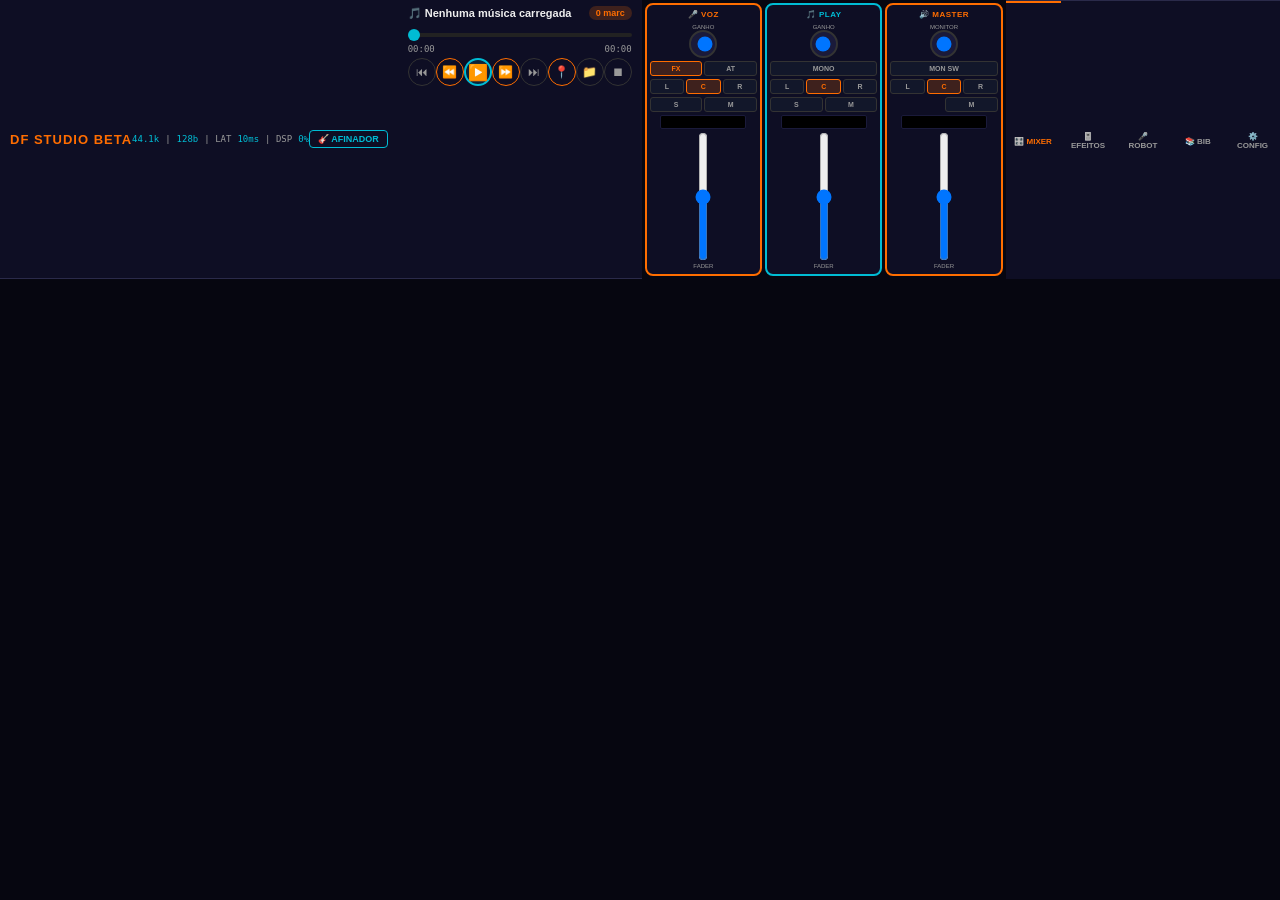
==== commit 89a74df1: "Add files via upload" ====
--- a/dfstudio-web/index.html
+++ b/dfstudio-web/index.html
@@ -9,6 +9,7 @@
     <title>DF Studio Pro</title>
     <link rel="manifest" href="manifest.json">
     <link rel="apple-touch-icon" href="icons/icon-192.png">
+    <link rel="apple-touch-icon" sizes="512x512" href="icons/icon-512.png">
     <style>
         :root {
             --bg: #060610; --surface: #0E0E24; --surface2: #12172A;
@@ -25,27 +26,25 @@
         }
         .topbar{
             display:flex;align-items:center;justify-content:space-between;
-            padding:8px 12px;background:var(--surface);border-bottom:1px solid var(--border);
+            padding:6px 10px;background:var(--surface);border-bottom:1px solid var(--border);
         }
-        .topbar .title{font-weight:900;color:var(--orange);font-size:14px;letter-spacing:1px}
+        .topbar .title{font-weight:900;color:var(--orange);font-size:13px;letter-spacing:1px}
         .topbar .stats{font-size:9px;color:var(--text2);font-family:monospace;display:flex;gap:6px}
         .topbar .stats span{color:var(--teal)}
-
         .player{
-            background:var(--surface);padding:8px 12px;border-bottom:1px solid var(--border);
+            background:var(--surface);padding:6px 10px;border-bottom:1px solid var(--border);
         }
         .player .info{display:flex;justify-content:space-between;align-items:center}
-        .player .name{font-weight:700;font-size:12px;flex:1;overflow:hidden;text-overflow:ellipsis;white-space:nowrap}
-        .player .badge{background:rgba(255,109,0,0.2);color:var(--orange);padding:2px 8px;border-radius:8px;font-size:9px;font-weight:700;margin-left:6px}
-        .player .seek{margin:4px 0}
+        .player .name{font-weight:700;font-size:11px;flex:1;overflow:hidden;text-overflow:ellipsis;white-space:nowrap}
+        .player .badge{background:rgba(255,109,0,0.2);color:var(--orange);padding:2px 7px;border-radius:8px;font-size:9px;font-weight:700;margin-left:6px}
+        .player .seek{margin:3px 0}
         .player .seek input{width:100%;height:4px;-webkit-appearance:none;background:#222;border-radius:2px;outline:none}
         .player .seek input::-webkit-slider-thumb{-webkit-appearance:none;width:12px;height:12px;background:var(--teal);border-radius:50%}
         .player .time{display:flex;justify-content:space-between;font-size:9px;color:var(--text2);font-family:monospace}
-        .player .ctrls{display:flex;justify-content:space-around;align-items:center;margin-top:6px}
+        .player .ctrls{display:flex;justify-content:space-around;align-items:center;margin-top:4px}
         .player .ctrls button{background:none;border:1px solid #333;color:var(--text2);border-radius:50%;width:28px;height:28px;font-size:12px;cursor:pointer;display:flex;align-items:center;justify-content:center}
         .player .play-btn{width:36px;height:36px;border:2px solid var(--teal)!important;color:var(--teal)!important;background:rgba(0,188,212,0.12)!important;font-size:16px!important}
         .player .marker-btn{border-color:var(--orange)!important;color:var(--orange)!important}
-
         .mixer{display:flex;flex:1;gap:3px;padding:3px}
         .channel{flex:1;background:var(--surface);border-radius:8px;display:flex;flex-direction:column;align-items:center;padding:5px 3px;border:2px solid #1A1A3A;gap:3px}
         .channel.voice{border-color:var(--orange)}
@@ -53,28 +52,23 @@
         .channel.master{border-color:var(--orange)}
         .ch-name{font-size:8px;font-weight:900;letter-spacing:.5px;margin-bottom:1px}
         .voice .ch-name{color:var(--orange)}.play .ch-name{color:var(--teal)}.master .ch-name{color:var(--orange)}
-
         .knob-wrap{display:flex;flex-direction:column;align-items:center}
         .knob-wrap label{font-size:6px;color:var(--text2);margin-top:1px}
         .knob{-webkit-appearance:none;width:28px;height:28px;border-radius:50%;background:#1A1A3A;border:2px solid #333;cursor:pointer;outline:none}
-        .knob::-webkit-slider-thumb{-webkit-appearance:none;width:6px;height:6px;background:var(--orange);border-radius:50%}
-
         .btn-row{display:flex;gap:2px;width:100%}
         .btn-row button{flex:1;padding:3px 1px;border-radius:3px;border:1px solid #333;background:var(--surface2);color:var(--text2);font-size:7px;font-weight:700;cursor:pointer}
         .btn-row .active{background:rgba(255,109,0,0.2);color:var(--orange);border-color:var(--orange)}
-
+        .btn-row .solo-active{background:rgba(118,255,3,0.15);color:var(--green);border-color:var(--green)}
+        .btn-row .mute-active{background:rgba(255,23,68,0.2);color:var(--warning);border-color:var(--warning)}
         .vu{width:80%;height:14px;background:#000;border-radius:2px;overflow:hidden;border:1px solid #1A1A3A}
         .vu .fill{height:0%;background:linear-gradient(to top,var(--green) 60%,#FFD600 80%,var(--warning) 100%);transition:height .08s}
-
         .fader-wrap{display:flex;flex-direction:column;align-items:center;flex:1}
         .fader-wrap label{font-size:6px;color:var(--text2);margin-top:2px}
         .fader{-webkit-appearance:slider-vertical;width:16px;flex:1;min-height:50px;background:#1A1A3A;outline:none;border-radius:3px}
         .fader::-webkit-slider-thumb{-webkit-appearance:none;width:22px;height:14px;background:#555;border-radius:3px;border:1px solid #777}
-
         .nav-bar{display:flex;background:var(--surface);border-top:1px solid var(--border)}
         .nav-bar button{flex:1;padding:8px;background:none;border:none;color:var(--text2);font-size:8px;font-weight:700;cursor:pointer;border-top:2px solid transparent}
         .nav-bar .active{color:var(--orange);border-top-color:var(--orange)}
-
         .dialog{position:fixed;top:0;left:0;right:0;bottom:0;background:rgba(0,0,0,.85);display:none;align-items:center;justify-content:center;z-index:100}
         .dlg{background:var(--surface);padding:20px;border-radius:12px;width:90%;max-width:320px;display:flex;flex-direction:column;gap:10px;border:1px solid var(--border)}
         .dlg h3{color:var(--orange);text-align:center;font-size:16px}
@@ -85,7 +79,6 @@
         .dlg .time-inputs{display:flex;gap:4px;align-items:center}
         .dlg .time-inputs input{width:48px;text-align:center}
         .dlg .time-inputs span{color:var(--text2);font-weight:700}
-
         .splash{display:flex;flex-direction:column;align-items:center;justify-content:center;height:100vh;background:var(--bg)}
         .splash-logo{font-size:2em;font-weight:900;color:var(--orange)}
         .splash-sub{color:var(--text2);margin:8px 0 20px}
@@ -98,7 +91,6 @@
 </head>
 <body>
 
-<!-- SPLASH -->
 <div id="splash" class="splash">
     <div class="splash-logo">🎤 DF STUDIO</div>
     <div class="splash-sub">Estúdio Profissional</div>
@@ -108,7 +100,6 @@
     <button id="startBtn" style="display:none" onclick="initAudio()">COMEÇAR</button>
 </div>
 
-<!-- APP -->
 <div id="app" class="app" style="display:none">
 
     <div class="topbar">
@@ -181,7 +172,6 @@
     </div>
 </div>
 
-<!-- MARKER DIALOG -->
 <div class="dialog" id="markerDialog">
     <div class="dlg">
         <h3>📍 NOVO MARCADOR</h3>
@@ -192,7 +182,6 @@
             <input type="number" id="markerSec" placeholder="SEG" min="0" max="59"> <span>.</span>
             <input type="number" id="markerMs" placeholder="MS" min="0" max="999">
         </div>
-        <div id="previewTime" style="color:var(--orange);font-size:18px;font-weight:900;text-align:center;font-family:monospace"></div>
         <button class="btn-save" onclick="saveMarker()">💾 SALVAR</button>
         <button class="btn-cancel" onclick="closeMarkerDialog()">CANCELAR</button>
     </div>
@@ -200,4 +189,4 @@
 
 <script src="app.js"></script>
 </body>
-</html>
+</html>
